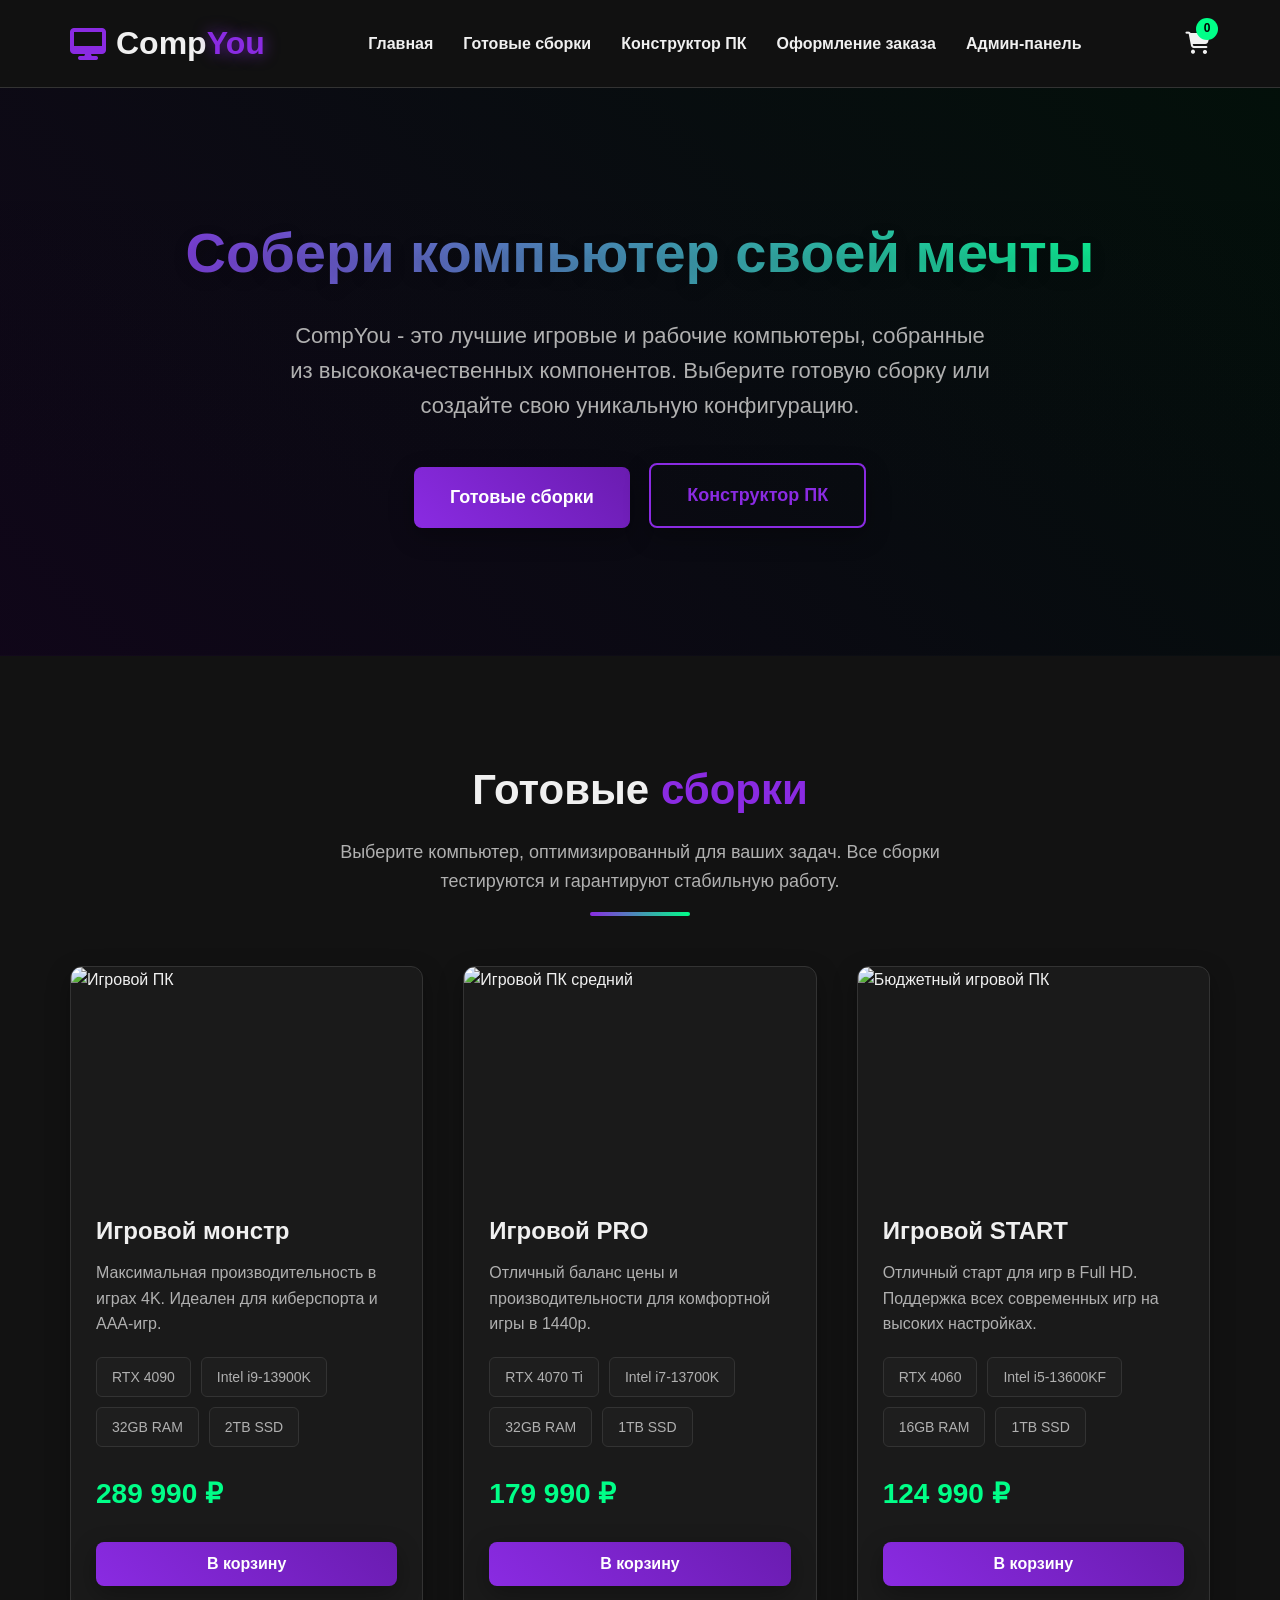
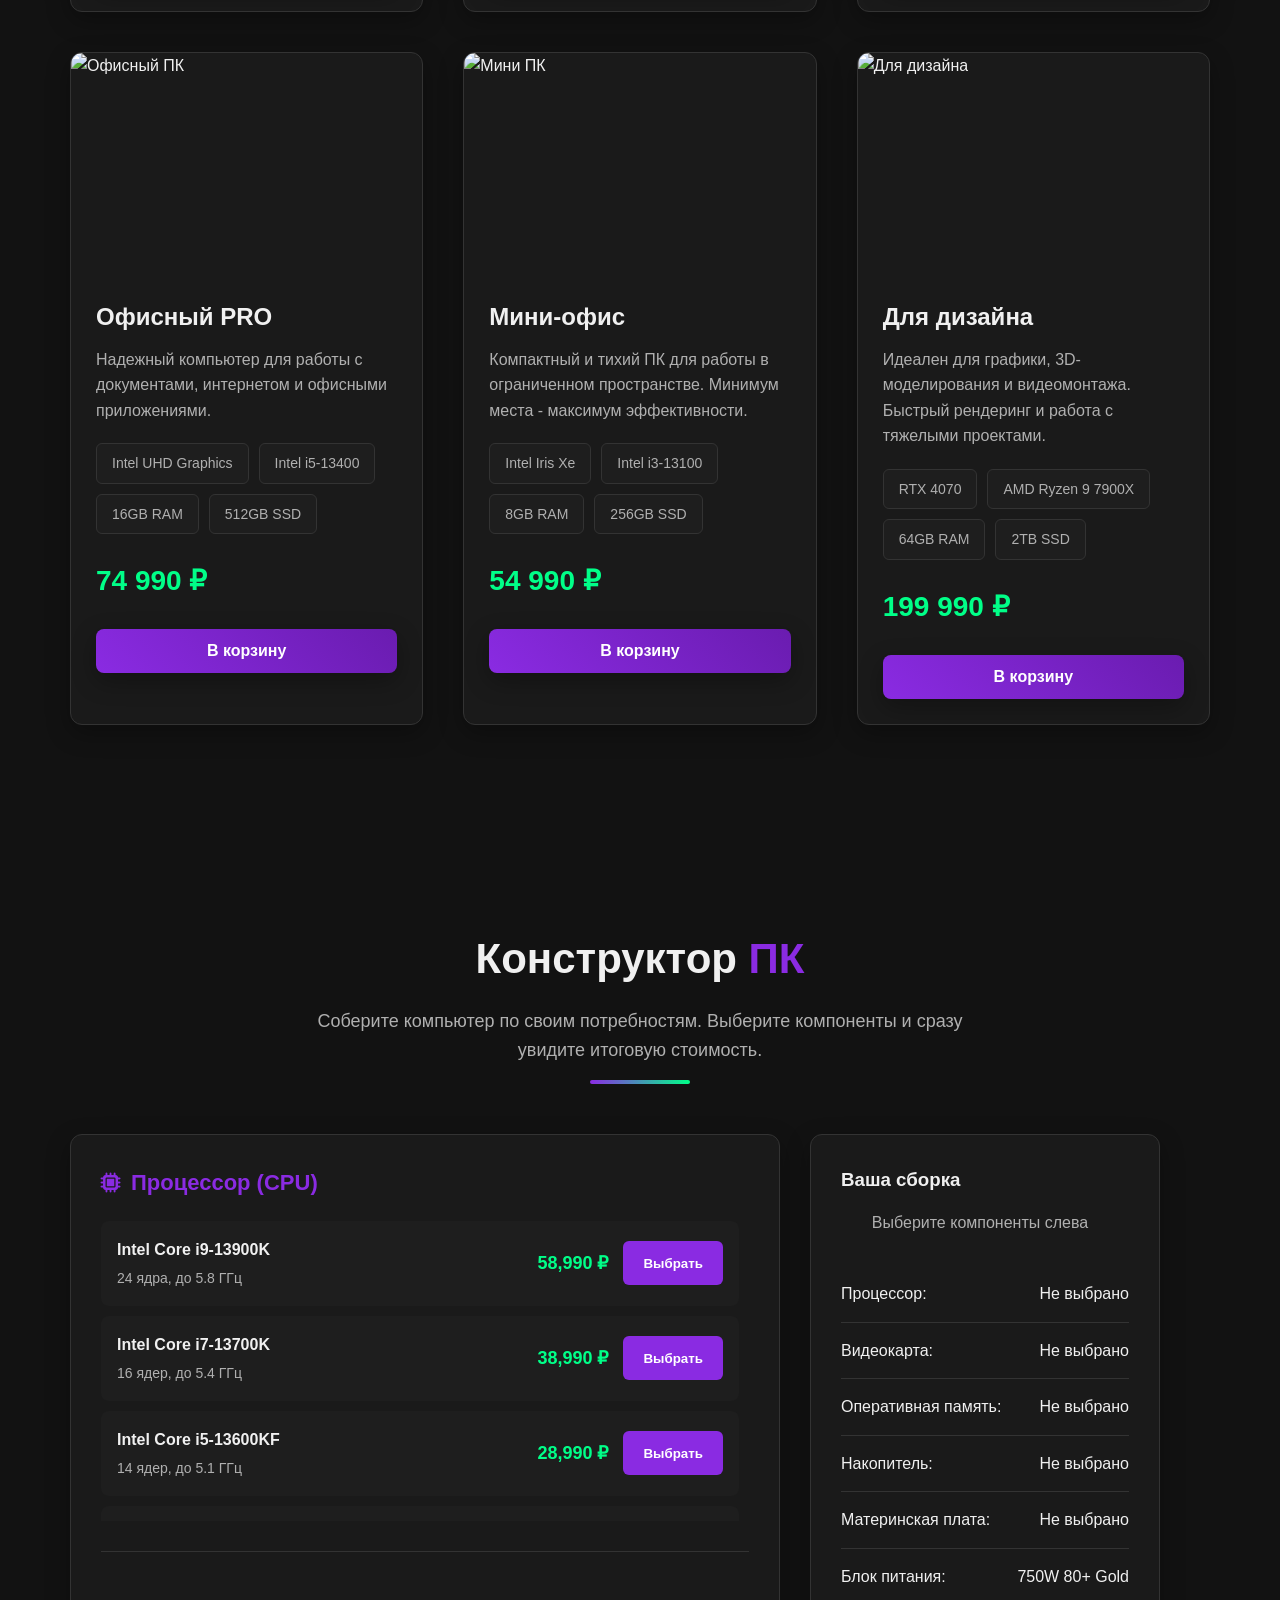
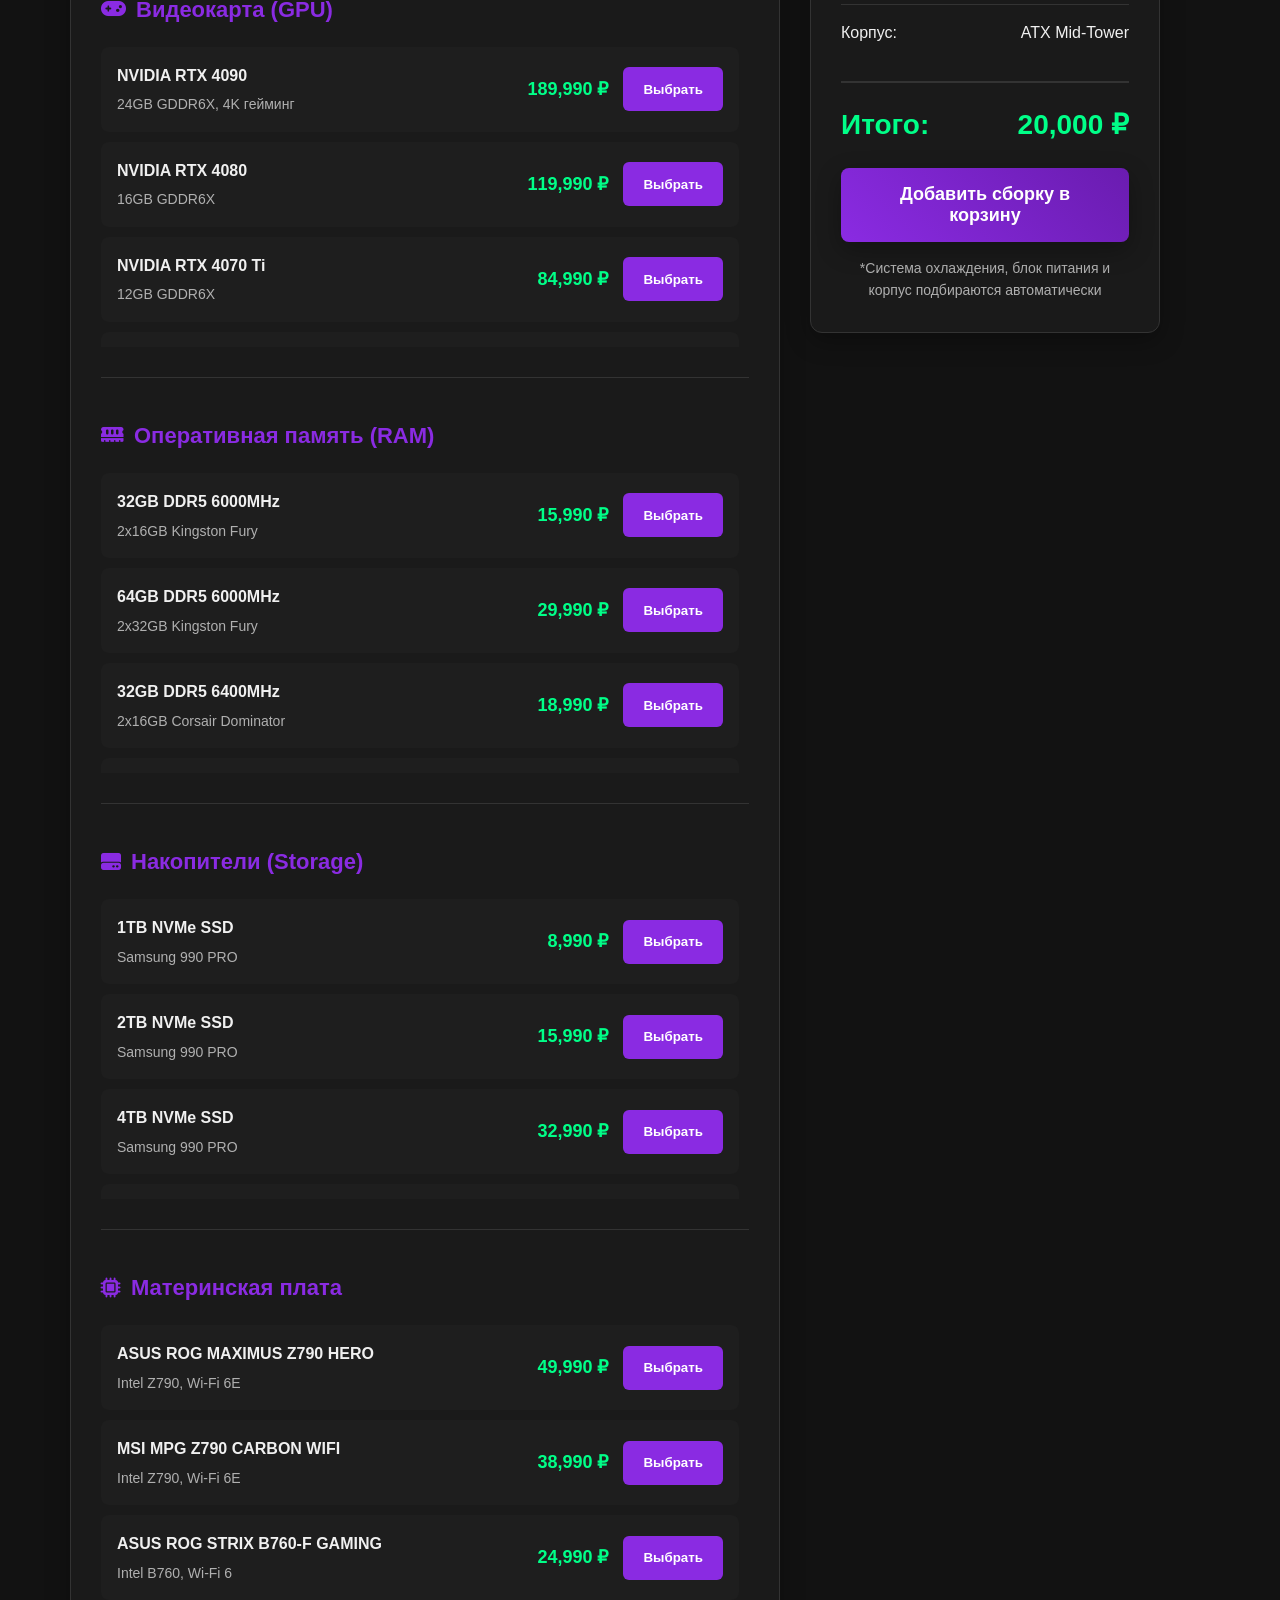
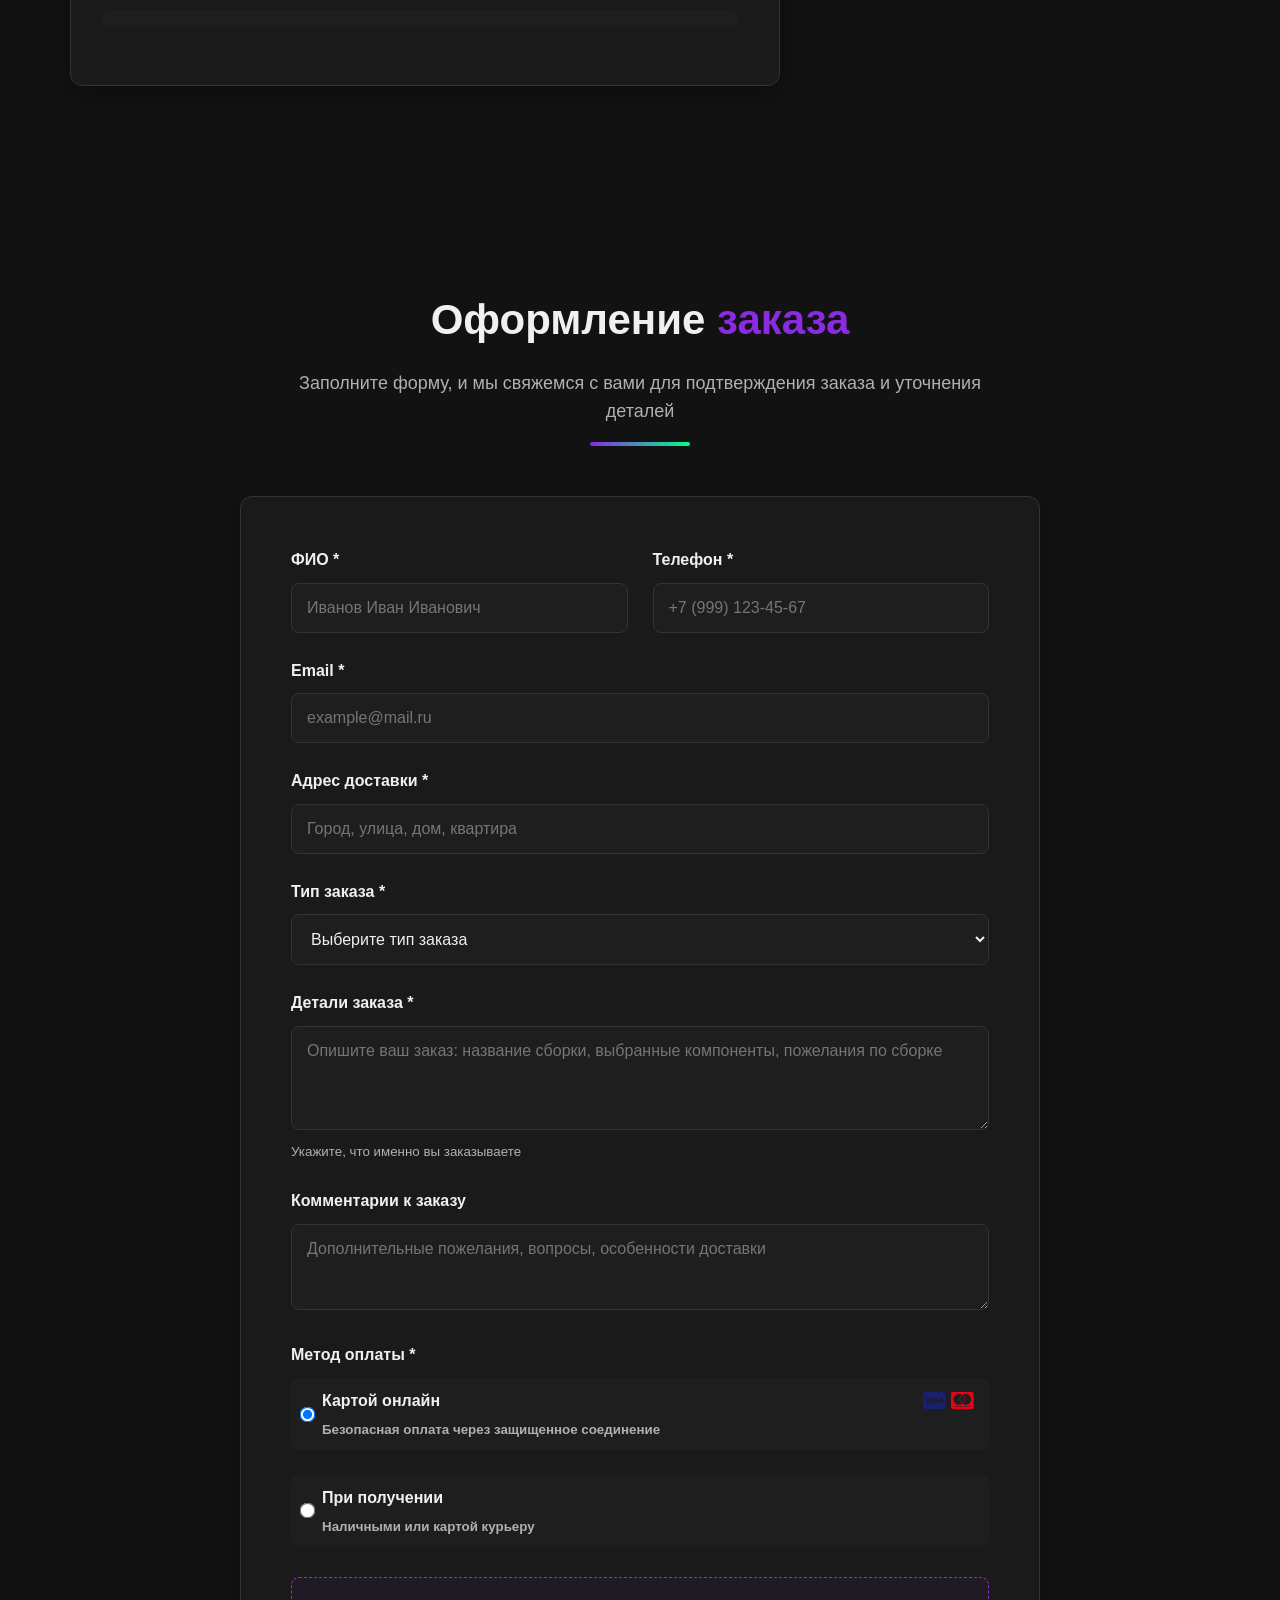
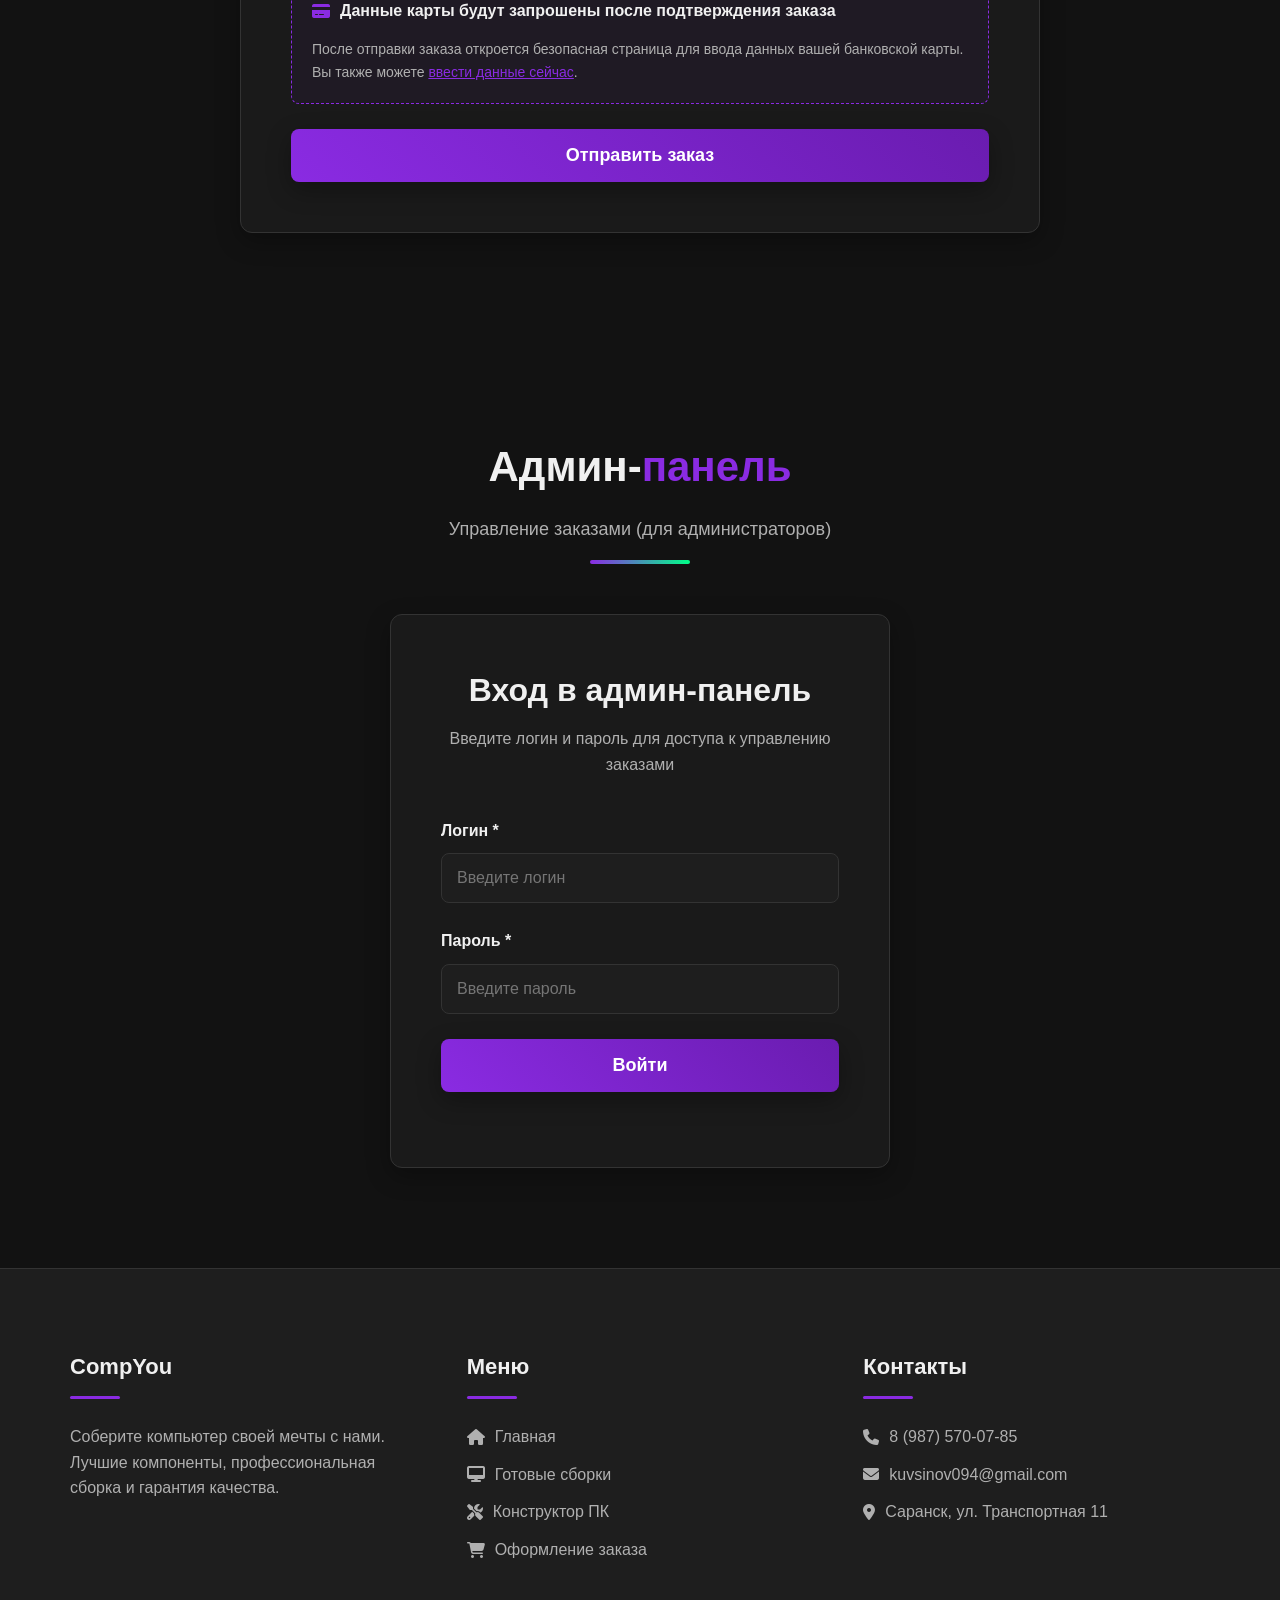
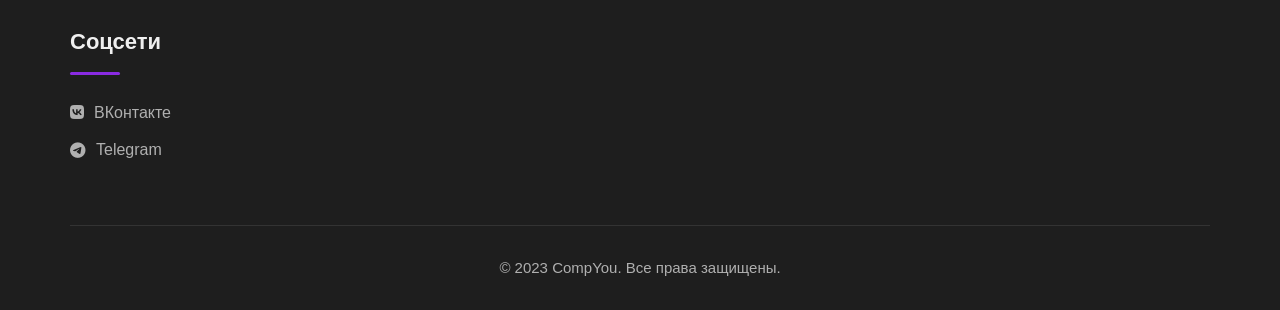
==== admin.html @ 3c06cfbd "Add files via upload" ====
<!DOCTYPE html>
<html lang="ru">
<head>
    <meta charset="UTF-8">
    <meta name="viewport" content="width=device-width, initial-scale=1.0, maximum-scale=1.0, user-scalable=no">
    <title>CompYou - Админ-панель</title>
    <link rel="stylesheet" href="https://cdnjs.cloudflare.com/ajax/libs/font-awesome/6.4.0/css/all.min.css">
    <link rel="stylesheet" href="style.css">
    <style>
        /* Дополнительные стили для админ-панели */
        .admin-header {
            background: linear-gradient(135deg, var(--primary-color), var(--primary-dark));
            padding: 20px 0;
            margin-bottom: 40px;
            box-shadow: var(--shadow);
        }
        
        .admin-header-content {
            display: flex;
            justify-content: space-between;
            align-items: center;
            color: white;
        }
        
        .admin-header h1 {
            font-size: 28px;
            font-weight: 700;
        }
        
        /* Исправленные стили для кнопки Выйти */
        .admin-header .btn-secondary {
            background-color: rgba(255, 255, 255, 0.2);
            border-color: white;
            color: white;
        }

        .admin-header .btn-secondary:hover {
            background-color: white;
            color: var(--primary-color);
        }
        
        .admin-controls {
            display: flex;
            gap: 15px;
            margin-bottom: 30px;
            flex-wrap: wrap;
            align-items: center;
        }
        
        .search-box {
            flex: 1;
            max-width: 400px;
            min-width: 250px;
        }
        
        .search-input {
            width: 100%;
            padding: 12px 20px;
            background-color: var(--secondary-light);
            border: 1px solid var(--border-color);
            border-radius: 8px;
            color: var(--text-color);
            font-size: 16px;
        }
        
        .search-input:focus {
            outline: none;
            border-color: var(--primary-color);
            box-shadow: 0 0 0 2px rgba(138, 43, 226, 0.2);
        }
        
        .sort-controls {
            display: flex;
            gap: 10px;
            flex-wrap: wrap;
        }
        
        .sort-btn {
            background-color: var(--secondary-light);
            border: 1px solid var(--border-color);
            color: var(--text-color);
            padding: 10px 20px;
            border-radius: 6px;
            cursor: pointer;
            transition: var(--transition);
            display: flex;
            align-items: center;
            gap: 8px;
            min-height: 44px;
        }
        
        .sort-btn:hover {
            background-color: var(--secondary-lighter);
            border-color: var(--primary-color);
        }
        
        .sort-btn.active {
            background-color: var(--primary-color);
            color: white;
            border-color: var(--primary-color);
        }
        
        .filter-controls {
            display: flex;
            gap: 10px;
            flex-wrap: wrap;
            margin-bottom: 20px;
        }
        
        .filter-btn {
            background-color: var(--secondary-light);
            border: 1px solid var(--border-color);
            color: var(--text-secondary);
            padding: 10px 16px;
            border-radius: 20px;
            cursor: pointer;
            transition: var(--transition);
            font-size: 14px;
            min-height: 44px;
        }
        
        .filter-btn:hover {
            background-color: var(--secondary-lighter);
            border-color: var(--primary-color);
        }
        
        .filter-btn.active {
            background-color: var(--primary-color);
            color: white;
            border-color: var(--primary-color);
        }
        
        .stats-grid {
            display: grid;
            grid-template-columns: repeat(auto-fit, minmax(200px, 1fr));
            gap: 20px;
            margin-bottom: 40px;
        }
        
        .stat-card {
            background-color: var(--card-bg);
            border-radius: 12px;
            padding: 25px;
            border: 1px solid var(--border-color);
            box-shadow: var(--shadow);
        }
        
        .stat-card h3 {
            font-size: 16px;
            color: var(--text-secondary);
            margin-bottom: 10px;
            display: flex;
            align-items: center;
            gap: 10px;
        }
        
        .stat-value {
            font-size: 32px;
            font-weight: 700;
            color: var(--accent-color);
        }
        
        .orders-actions {
            display: flex;
            gap: 10px;
            margin-bottom: 20px;
            flex-wrap: wrap;
        }
        
        .action-btn {
            padding: 12px 20px;
            background-color: var(--secondary-light);
            border: 1px solid var(--border-color);
            color: var(--text-color);
            border-radius: 6px;
            cursor: pointer;
            transition: var(--transition);
            display: flex;
            align-items: center;
            gap: 8px;
            min-height: 44px;
        }
        
        .action-btn:hover {
            background-color: var(--secondary-lighter);
            border-color: var(--primary-color);
        }
        
        .order-details {
            background-color: var(--card-bg);
            border-radius: 12px;
            padding: 30px;
            margin-top: 30px;
            border: 1px solid var(--border-color);
            display: none;
        }
        
        .order-details.show {
            display: block;
        }
        
        .order-details h3 {
            color: var(--primary-color);
            margin-bottom: 20px;
            padding-bottom: 15px;
            border-bottom: 2px solid var(--border-color);
        }
        
        .details-grid {
            display: grid;
            grid-template-columns: repeat(auto-fit, minmax(250px, 1fr));
            gap: 20px;
            margin-bottom: 30px;
        }
        
        .detail-item {
            background-color: var(--secondary-light);
            padding: 15px;
            border-radius: 8px;
            border: 1px solid var(--border-color);
        }
        
        .detail-item h4 {
            color: var(--text-secondary);
            font-size: 14px;
            margin-bottom: 8px;
        }
        
        .detail-item p {
            color: var(--text-color);
            font-size: 16px;
            font-weight: 500;
        }
        
        .items-list {
            margin-top: 20px;
        }
        
        .item-row {
            display: flex;
            justify-content: space-between;
            padding: 12px 0;
            border-bottom: 1px solid var(--border-color);
        }
        
        .item-row:last-child {
            border-bottom: none;
        }
        
        .status-select {
            padding: 8px 12px;
            background-color: var(--secondary-light);
            border: 1px solid var(--border-color);
            border-radius: 6px;
            color: var(--text-color);
            cursor: pointer;
            min-height: 44px;
            min-width: 140px;
        }
        
        .status-select:focus {
            outline: none;
            border-color: var(--primary-color);
        }
        
        .status-new { color: #ffaa00; }
        .status-processing { color: #2196F3; }
        .status-shipped { color: #4CAF50; }
        .status-delivered { color: #00cc66; }
        .status-cancelled { color: #ff5555; }
        
        /* Мобильные стили для админ-панели */
        @media (max-width: 768px) {
            .admin-header-content {
                flex-direction: column;
                gap: 20px;
                text-align: center;
            }
            
            .admin-controls {
                flex-direction: column;
            }
            
            .search-box {
                max-width: 100%;
                width: 100%;
            }
            
            .sort-controls {
                width: 100%;
                justify-content: center;
            }
            
            .sort-btn {
                flex: 1;
                justify-content: center;
                text-align: center;
                min-width: 100px;
            }
            
            .filter-controls {
                justify-content: center;
            }
            
            .filter-btn {
                padding: 8px 12px;
                font-size: 12px;
                min-height: 40px;
            }
            
            .stats-grid {
                grid-template-columns: 1fr;
            }
            
            .orders-actions {
                justify-content: center;
            }
            
            .action-btn {
                flex: 1;
                justify-content: center;
                min-width: 140px;
            }
            
            .order-details {
                padding: 20px;
            }
            
            .details-grid {
                grid-template-columns: 1fr;
            }
            
            .admin-panel {
                padding: 20px;
            }
            
            .orders-table th,
            .orders-table td {
                padding: 10px 8px;
                font-size: 12px;
            }
            
            .orders-table th:first-child,
            .orders-table td:first-child {
                padding-left: 5px;
                padding-right: 5px;
            }
            
            .status-select {
                min-width: 100px;
                font-size: 12px;
                padding: 6px 8px;
            }
        }
        
        /* Очень маленькие экраны */
        @media (max-width: 480px) {
            .admin-header h1 {
                font-size: 22px;
            }
            
            .stat-value {
                font-size: 24px;
            }
            
            .stat-card {
                padding: 20px;
            }
            
            .sort-btn {
                min-width: 80px;
                padding: 8px 12px;
                font-size: 12px;
            }
            
            .filter-btn {
                padding: 6px 10px;
                font-size: 11px;
            }
            
            .orders-table {
                font-size: 11px;
            }
            
            .orders-table th,
            .orders-table td {
                padding: 8px 5px;
            }
        }
        
        /* Стили для печати */
        @media print {
            .admin-header,
            .admin-controls,
            .search-box,
            .sort-controls,
            .filter-controls,
            .stats-grid,
            .orders-actions,
            .action-btn,
            .btn,
            .status-select,
            button,
            footer,
            .order-details > div:last-child {
                display: none !important;
            }
            
            body {
                background-color: white !important;
                color: black !important;
                font-size: 12pt !important;
            }
            
            .container {
                width: 100% !important;
                max-width: 100% !important;
                padding: 0 !important;
            }
            
            .admin-panel,
            .order-details {
                box-shadow: none !important;
                border: none !important;
                padding: 0 !important;
                background-color: white !important;
            }
            
            table {
                width: 100% !important;
                border-collapse: collapse !important;
            }
            
            table, th, td {
                border: 1px solid black !important;
                color: black !important;
                background-color: white !important;
            }
            
            th {
                background-color: #f2f2f2 !important;
            }
            
            .stat-card {
                border: 1px solid #ddd !important;
                background-color: white !important;
                color: black !important;
            }
            
            .stat-value {
                color: black !important;
            }
            
            .detail-item {
                background-color: white !important;
                border: 1px solid #ddd !important;
            }
            
            .detail-item h4 {
                color: #333 !important;
            }
            
            .detail-item p {
                color: black !important;
            }
            
            .status-new { color: #ffaa00 !important; }
            .status-processing { color: #2196F3 !important; }
            .status-shipped { color: #4CAF50 !important; }
            .status-delivered { color: #00cc66 !important; }
            .status-cancelled { color: #ff5555 !important; }
        }
    </style>
</head>
<body>
    <!-- Админ-хедер -->
    <div class="admin-header">
        <div class="container admin-header-content">
            <div>
                <h1><i class="fas fa-cogs"></i> Админ-панель CompYou</h1>
                <p>Управление заказами и клиентами</p>
            </div>
            <div>
                <button class="btn btn-secondary" onclick="logoutAdmin()" style="min-height: 44px;">
                    <i class="fas fa-sign-out-alt"></i> Выйти
                </button>
            </div>
        </div>
    </div>

    <div class="container">
        <!-- Статистика -->
        <div class="stats-grid" id="statsContainer">
            <div class="stat-card">
                <h3><i class="fas fa-shopping-cart"></i> Всего заказов</h3>
                <div class="stat-value" id="totalOrders">0</div>
            </div>
            <div class="stat-card">
                <h3><i class="fas fa-ruble-sign"></i> Общая сумма</h3>
                <div class="stat-value" id="totalRevenue">0 ₽</div>
            </div>
            <div class="stat-card">
                <h3><i class="fas fa-user"></i> Новых заказов</h3>
                <div class="stat-value" id="newOrders">0</div>
            </div>
            <div class="stat-card">
                <h3><i class="fas fa-chart-line"></i> Средний чек</h3>
                <div class="stat-value" id="averageOrder">0 ₽</div>
            </div>
        </div>

        <!-- Панель управления -->
        <div class="admin-controls">
            <div class="search-box">
                <input type="text" class="search-input" id="searchInput" placeholder="Поиск по ID, ФИО, телефону или email..." style="font-size: 16px;">
            </div>
            <div class="sort-controls">
                <button class="sort-btn" onclick="sortOrders('date', this)">
                    <i class="fas fa-calendar"></i> По дате
                </button>
                <button class="sort-btn" onclick="sortOrders('total', this)">
                    <i class="fas fa-money-bill"></i> По сумме
                </button>
                <button class="sort-btn" onclick="sortOrders('id', this)">
                    <i class="fas fa-sort-numeric-down"></i> По ID
                </button>
            </div>
            <button class="btn" onclick="exportToExcel()" style="min-height: 44px;">
                <i class="fas fa-file-excel"></i> Экспорт в Excel
            </button>
            
        </div>

        <!-- Фильтры по статусам -->
        <div class="filter-controls">
            <button class="filter-btn active" data-status="all" onclick="filterOrders('all', this)">Все</button>
            <button class="filter-btn" data-status="Новый" onclick="filterOrders('Новый', this)">Новые</button>
            <button class="filter-btn" data-status="В обработке" onclick="filterOrders('В обработке', this)">В обработке</button>
            <button class="filter-btn" data-status="Отправлен" onclick="filterOrders('Отправлен', this)">Отправлены</button>
            <button class="filter-btn" data-status="Доставлен" onclick="filterOrders('Доставлен', this)">Доставлены</button>
            <button class="filter-btn" data-status="Отменен" onclick="filterOrders('Отменен', this)">Отменены</button>
        </div>

        <!-- Таблица заказов -->
        <div class="admin-panel">
            <h3>Список заказов</h3>
            <div class="orders-actions">
                <button class="action-btn" onclick="selectAllOrders()">
                    <i class="fas fa-check-square"></i> Выбрать все
                </button>
                <button class="action-btn" onclick="deselectAllOrders()">
                    <i class="fas fa-square"></i> Снять выделение
                </button>
                <button class="action-btn" onclick="deleteSelectedOrders()">
                    <i class="fas fa-trash"></i> Удалить выбранные
                </button>
                <button class="action-btn" onclick="markAsProcessed()">
                    <i class="fas fa-cog"></i> В обработку
                </button>
            </div>
            
            <div style="overflow-x: auto;">
                <table class="orders-table">
                    <thead>
                        <tr>
                            <th style="width: 40px;">
                                <input type="checkbox" id="selectAllCheckbox" onchange="toggleSelectAll(this)" style="transform: scale(1.2);">
                            </th>
                            <th>ID</th>
                            <th>ФИО</th>
                            <th>Телефон</th>
                            <th>Email</th>
                            <th>Тип заказа</th>
                            <th>Сумма</th>
                            <th>Дата</th>
                            <th>Статус</th>
                            <th>Действия</th>
                        </tr>
                    </thead>
                    <tbody id="ordersTableBody">
                        <!-- Заказы будут загружаться сюда -->
                        <tr>
                            <td colspan="10" style="text-align: center; padding: 50px; color: var(--text-secondary)">
                                <i class="fas fa-spinner fa-spin" style="font-size: 24px; margin-bottom: 15px;"></i>
                                <p>Загружаем заказы...</p>
                            </td>
                        </tr>
                    </tbody>
                </table>
            </div>
            <p id="ordersCount" style="margin-top: 20px;">Загрузка...</p>
        </div>

        <!-- Детали заказа (скрыто по умолчанию) -->
        <div class="order-details" id="orderDetails">
            <h3>Детали заказа <span id="orderDetailsId"></span></h3>
            <div class="details-grid" id="orderDetailsGrid">
                <!-- Детали будут добавлены через JS -->
            </div>
            
            <h4>Товары в заказе:</h4>
            <div class="items-list" id="orderItemsList">
                <!-- Товары будут добавлены через JS -->
            </div>
            
            <div style="margin-top: 30px; display: flex; gap: 15px; flex-wrap: wrap;">
                <button class="btn" onclick="closeOrderDetails()" style="min-height: 44px;">
                    <i class="fas fa-times"></i> Закрыть
                </button>
                <button class="btn btn-secondary" onclick="printOrder()" style="min-height: 44px;">
                    <i class="fas fa-print"></i> Распечатать
                </button>
            </div>
        </div>
    </div>

    <script src="admin.js"></script>
</body>
</html>
---- style.css ----
/* Основные стили остаются без изменений */
* {
    margin: 0;
    padding: 0;
    box-sizing: border-box;
    font-family: 'Segoe UI', Tahoma, Geneva, Verdana, sans-serif;
}

:root {
    --primary-color: #8a2be2;
    --primary-dark: #6a1cb0;
    --primary-light: #9d4edd;
    --secondary-color: #121212;
    --secondary-light: #1e1e1e;
    --secondary-lighter: #2d2d2d;
    --accent-color: #00ff88;
    --text-color: #f0f0f0;
    --text-secondary: #b0b0b0;
    --card-bg: #1a1a1a;
    --border-color: #333;
    --shadow: 0 8px 24px rgba(0, 0, 0, 0.3);
    --transition: all 0.3s ease;
}

body {
    background-color: var(--secondary-color);
    color: var(--text-color);
    line-height: 1.6;
    overflow-x: hidden;
}

.container {
    width: 100%;
    max-width: 1400px;
    margin: 0 auto;
    padding: 0 20px;
}

/* Header */
header {
    background-color: rgba(18, 18, 18, 0.95);
    backdrop-filter: blur(10px);
    padding: 18px 0;
    position: sticky;
    top: 0;
    z-index: 1000;
    border-bottom: 1px solid var(--border-color);
}

.header-content {
    display: flex;
    justify-content: space-between;
    align-items: center;
}

.logo {
    font-size: 32px;
    font-weight: 800;
    color: var(--text-color);
    text-decoration: none;
    display: flex;
    align-items: center;
}

.logo span {
    color: var(--primary-color);
    text-shadow: 0 0 15px rgba(138, 43, 226, 0.7);
}

.logo i {
    margin-right: 10px;
    color: var(--primary-color);
}

nav ul {
    display: flex;
    list-style: none;
    gap: 30px;
}

nav ul li a {
    color: var(--text-color);
    text-decoration: none;
    font-weight: 600;
    font-size: 16px;
    padding: 8px 0;
    position: relative;
    transition: var(--transition);
}

nav ul li a:hover {
    color: var(--primary-light);
}

nav ul li a::after {
    content: '';
    position: absolute;
    width: 0;
    height: 2px;
    bottom: 0;
    left: 0;
    background-color: var(--primary-color);
    transition: width 0.3s;
}

nav ul li a:hover::after {
    width: 100%;
}

.nav-icons {
    display: flex;
    align-items: center;
    gap: 20px;
}

.cart-icon {
    position: relative;
    font-size: 22px;
    cursor: pointer;
    color: var(--text-color);
    transition: var(--transition);
}

.cart-icon:hover {
    color: var(--primary-color);
}

.cart-count {
    position: absolute;
    top: -8px;
    right: -8px;
    background-color: var(--accent-color);
    color: #000;
    border-radius: 50%;
    width: 22px;
    height: 22px;
    display: flex;
    align-items: center;
    justify-content: center;
    font-size: 12px;
    font-weight: bold;
}

/* Hero Section */
.hero {
    background: linear-gradient(rgba(0, 0, 0, 0.85), rgba(0, 0, 0, 0.9)), url('https://images.unsplash.com/photo-1593640408182-31c70c8268f5?ixlib=rb-1.2.1&auto=format&fit=crop&w=1600&q=80');
    background-size: cover;
    background-position: center;
    padding: 120px 0;
    text-align: center;
    position: relative;
}

.hero::before {
    content: '';
    position: absolute;
    top: 0;
    left: 0;
    width: 100%;
    height: 100%;
    background: linear-gradient(45deg, rgba(138, 43, 226, 0.1), rgba(0, 255, 136, 0.05));
}

.hero-content {
    position: relative;
    z-index: 2;
    max-width: 900px;
    margin: 0 auto;
}

.hero h1 {
    font-size: 56px;
    margin-bottom: 20px;
    font-weight: 800;
    background: linear-gradient(to right, var(--primary-color), var(--accent-color));
    -webkit-background-clip: text;
    -webkit-text-fill-color: transparent;
    text-shadow: 0 5px 15px rgba(0, 0, 0, 0.2);
}

.hero p {
    font-size: 22px;
    margin-bottom: 40px;
    color: var(--text-secondary);
    max-width: 700px;
    margin-left: auto;
    margin-right: auto;
}

.btn {
    display: inline-block;
    background: linear-gradient(45deg, var(--primary-color), var(--primary-dark));
    color: white;
    padding: 16px 36px;
    border-radius: 8px;
    text-decoration: none;
    font-weight: 600;
    font-size: 18px;
    transition: var(--transition);
    border: none;
    cursor: pointer;
    box-shadow: var(--shadow);
    position: relative;
    overflow: hidden;
}

.btn::before {
    content: '';
    position: absolute;
    top: 0;
    left: -100%;
    width: 100%;
    height: 100%;
    background: linear-gradient(90deg, transparent, rgba(255, 255, 255, 0.2), transparent);
    transition: left 0.7s;
}

.btn:hover::before {
    left: 100%;
}

.btn:hover {
    transform: translateY(-5px);
    box-shadow: 0 12px 30px rgba(138, 43, 226, 0.4);
}

.btn-secondary {
    background: transparent;
    border: 2px solid var(--primary-color);
    color: var(--primary-color);
    margin-left: 15px;
}

.btn-secondary:hover {
    background-color: var(--primary-color);
    color: white;
}

/* Section Styles */
section {
    padding: 100px 0;
}

.section-title {
    text-align: center;
    margin-bottom: 70px;
    position: relative;
}

.section-title h2 {
    font-size: 42px;
    margin-bottom: 15px;
    font-weight: 800;
    color: var(--text-color);
}

.section-title h2 span {
    color: var(--primary-color);
}

.section-title p {
    color: var(--text-secondary);
    max-width: 700px;
    margin: 0 auto;
    font-size: 18px;
}

.section-title::after {
    content: '';
    position: absolute;
    width: 100px;
    height: 4px;
    background: linear-gradient(to right, var(--primary-color), var(--accent-color));
    bottom: -20px;
    left: 50%;
    transform: translateX(-50%);
    border-radius: 2px;
}

/* Pre-built PCs */
.pc-grid {
    display: grid;
    grid-template-columns: repeat(auto-fill, minmax(350px, 1fr));
    gap: 40px;
}

.pc-card {
    background-color: var(--card-bg);
    border-radius: 12px;
    overflow: hidden;
    box-shadow: var(--shadow);
    transition: var(--transition);
    border: 1px solid var(--border-color);
    cursor: pointer;
}

.pc-card:hover {
    transform: translateY(-15px);
    border-color: var(--primary-color);
    box-shadow: 0 15px 40px rgba(138, 43, 226, 0.2);
}

.pc-card-img {
    width: 100%;
    height: 220px;
    overflow: hidden;
}

.pc-card-img img {
    width: 100%;
    height: 100%;
    object-fit: cover;
    transition: transform 0.5s;
}

.pc-card:hover .pc-card-img img {
    transform: scale(1.05);
}

.pc-card-content {
    padding: 25px;
}

.pc-card h3 {
    font-size: 24px;
    margin-bottom: 10px;
    color: var(--text-color);
}

.pc-card p {
    color: var(--text-secondary);
    margin-bottom: 20px;
    min-height: 60px;
}

.pc-specs {
    display: flex;
    flex-wrap: wrap;
    gap: 10px;
    margin-bottom: 25px;
}

.pc-specs span {
    display: inline-block;
    background-color: var(--secondary-light);
    padding: 8px 15px;
    border-radius: 6px;
    font-size: 14px;
    color: var(--text-secondary);
    border: 1px solid var(--border-color);
}

.pc-price {
    font-size: 28px;
    font-weight: 700;
    color: var(--accent-color);
    margin-bottom: 25px;
}

/* PC Builder */
.builder-container {
    display: grid;
    grid-template-columns: 1fr 400px;
    gap: 40px;
}

.builder-options {
    background-color: var(--card-bg);
    border-radius: 12px;
    padding: 30px;
    box-shadow: var(--shadow);
    border: 1px solid var(--border-color);
}

.builder-summary {
    background-color: var(--card-bg);
    border-radius: 12px;
    padding: 30px;
    box-shadow: var(--shadow);
    border: 1px solid var(--border-color);
    position: sticky;
    top: 120px;
    height: fit-content;
}

.component-category {
    margin-bottom: 40px;
    border-bottom: 1px solid var(--border-color);
    padding-bottom: 30px;
}

.component-category:last-child {
    border-bottom: none;
    margin-bottom: 0;
}

.component-category h3 {
    font-size: 22px;
    margin-bottom: 20px;
    color: var(--primary-color);
    display: flex;
    align-items: center;
    gap: 10px;
}

.component-category h3 i {
    font-size: 20px;
}

.component-list {
    max-height: 300px;
    overflow-y: auto;
    padding-right: 10px;
}

.component-list::-webkit-scrollbar {
    width: 6px;
}

.component-list::-webkit-scrollbar-track {
    background: var(--secondary-light);
    border-radius: 10px;
}

.component-list::-webkit-scrollbar-thumb {
    background: var(--primary-color);
    border-radius: 10px;
}

.component-option {
    display: flex;
    justify-content: space-between;
    align-items: center;
    padding: 15px;
    margin-bottom: 10px;
    background-color: var(--secondary-light);
    border-radius: 8px;
    border: 1px solid transparent;
    transition: var(--transition);
    cursor: pointer;
}

.component-option:hover {
    border-color: var(--primary-color);
    background-color: var(--secondary-lighter);
}

.component-option.selected {
    border-color: var(--accent-color);
    background-color: rgba(0, 255, 136, 0.05);
}

.component-info {
    flex: 1;
}

.component-info h4 {
    margin-bottom: 5px;
    color: var(--text-color);
}

.component-info p {
    color: var(--text-secondary);
    font-size: 14px;
}

.component-price {
    font-weight: 600;
    color: var(--accent-color);
    margin-right: 15px;
    font-size: 18px;
}

.select-btn {
    background-color: var(--primary-color);
    color: white;
    border: none;
    padding: 10px 20px;
    border-radius: 6px;
    cursor: pointer;
    font-weight: 600;
    transition: var(--transition);
    white-space: nowrap;
    min-height: 44px;
    display: flex;
    align-items: center;
    justify-content: center;
}

.select-btn:hover {
    background-color: var(--primary-dark);
}

.select-btn.selected {
    background-color: var(--accent-color);
    color: #000;
}

.summary-item {
    display: flex;
    justify-content: space-between;
    margin-bottom: 15px;
    padding-bottom: 15px;
    border-bottom: 1px solid var(--border-color);
}

.summary-item:last-child {
    border-bottom: none;
}

.summary-total {
    font-size: 28px;
    font-weight: 700;
    color: var(--accent-color);
    margin-top: 20px;
    padding-top: 20px;
    border-top: 2px solid var(--border-color);
    display: flex;
    justify-content: space-between;
}

.cart-items-list {
    max-height: 300px;
    overflow-y: auto;
    margin-bottom: 30px;
    padding-right: 10px;
}

.cart-item {
    display: flex;
    justify-content: space-between;
    align-items: center;
    padding: 15px;
    background-color: var(--secondary-light);
    border-radius: 8px;
    margin-bottom: 10px;
    border: 1px solid var(--border-color);
}

.cart-item-info h4 {
    margin-bottom: 5px;
}

.cart-item-price {
    color: var(--accent-color);
    font-weight: 600;
}

.remove-item {
    background: none;
    border: none;
    color: #ff5555;
    cursor: pointer;
    font-size: 18px;
    transition: var(--transition);
}

.remove-item:hover {
    color: #ff0000;
}

/* Order Form */
.order-form-container {
    max-width: 800px;
    margin: 0 auto;
    background-color: var(--card-bg);
    border-radius: 12px;
    padding: 50px;
    box-shadow: var(--shadow);
    border: 1px solid var(--border-color);
}

.form-group {
    margin-bottom: 25px;
}

.form-group label {
    display: block;
    margin-bottom: 10px;
    font-weight: 600;
    color: var(--text-color);
}

.form-control {
    width: 100%;
    padding: 15px;
    background-color: var(--secondary-light);
    border: 1px solid var(--border-color);
    border-radius: 8px;
    font-size: 16px;
    color: var(--text-color);
    transition: var(--transition);
}

.form-control:focus {
    outline: none;
    border-color: var(--primary-color);
    box-shadow: 0 0 0 2px rgba(138, 43, 226, 0.2);
}

.form-row {
    display: grid;
    grid-template-columns: 1fr 1fr;
    gap: 25px;
}

/* Admin Panel */
.admin-panel {
    background-color: var(--card-bg);
    border-radius: 12px;
    padding: 40px;
    box-shadow: var(--shadow);
    border: 1px solid var(--border-color);
    margin-top: 30px;
}

.admin-controls {
    display: flex;
    gap: 15px;
    margin-bottom: 30px;
    flex-wrap: wrap;
}

.orders-table {
    width: 100%;
    border-collapse: collapse;
    margin-bottom: 30px;
}

.orders-table th, .orders-table td {
    padding: 18px;
    text-align: left;
    border-bottom: 1px solid var(--border-color);
}

.orders-table th {
    background-color: var(--secondary-light);
    font-weight: 600;
    color: var(--primary-color);
}

.orders-table tr:hover {
    background-color: var(--secondary-light);
}

/* Admin Login Form */
.admin-login-container {
    max-width: 500px;
    margin: 0 auto;
    background-color: var(--card-bg);
    border-radius: 12px;
    padding: 50px;
    box-shadow: var(--shadow);
    border: 1px solid var(--border-color);
}

.login-title {
    text-align: center;
    margin-bottom: 40px;
}

.login-title h2 {
    font-size: 32px;
    color: var(--text-color);
}

.login-title p {
    color: var(--text-secondary);
    margin-top: 10px;
}

.login-error {
    background-color: rgba(255, 85, 85, 0.1);
    border: 1px solid #ff5555;
    color: #ff5555;
    padding: 15px;
    border-radius: 8px;
    margin-bottom: 20px;
    display: none;
}

.login-success {
    background-color: rgba(0, 255, 136, 0.1);
    border: 1px solid var(--accent-color);
    color: var(--accent-color);
    padding: 15px;
    border-radius: 8px;
    margin-bottom: 20px;
    display: none;
}

/* Footer */
footer {
    background-color: var(--secondary-light);
    padding: 80px 0 30px;
    border-top: 1px solid var(--border-color);
}

.footer-content {
    display: grid;
    grid-template-columns: repeat(auto-fit, minmax(250px, 1fr));
    gap: 50px;
    margin-bottom: 50px;
}

.footer-column h3 {
    font-size: 22px;
    margin-bottom: 25px;
    color: var(--text-color);
    position: relative;
    padding-bottom: 15px;
}

.footer-column h3::after {
    content: '';
    position: absolute;
    width: 50px;
    height: 3px;
    background-color: var(--primary-color);
    bottom: 0;
    left: 0;
    border-radius: 2px;
}

.footer-column p {
    color: var(--text-secondary);
    margin-bottom: 20px;
}

.footer-column ul {
    list-style: none;
}

.footer-column ul li {
    margin-bottom: 12px;
}

.footer-column ul li a {
    color: var(--text-secondary);
    text-decoration: none;
    transition: var(--transition);
    display: flex;
    align-items: center;
    gap: 10px;
}

.footer-column ul li a:hover {
    color: var(--primary-color);
    transform: translateX(5px);
}

.copyright {
    text-align: center;
    padding-top: 30px;
    border-top: 1px solid var(--border-color);
    color: var(--text-secondary);
    font-size: 15px;
}

/* Modal */
.modal {
    display: none;
    position: fixed;
    top: 0;
    left: 0;
    width: 100%;
    height: 100%;
    background-color: rgba(0, 0, 0, 0.8);
    z-index: 1001;
    justify-content: center;
    align-items: center;
}

.modal-content {
    background-color: var(--card-bg);
    border-radius: 12px;
    width: 90%;
    max-width: 800px;
    padding: 40px;
    box-shadow: var(--shadow);
    border: 1px solid var(--border-color);
    position: relative;
    max-height: 90vh;
    overflow-y: auto;
}

.close-modal {
    position: absolute;
    top: 20px;
    right: 25px;
    font-size: 28px;
    color: var(--text-secondary);
    cursor: pointer;
    transition: var(--transition);
    min-width: 44px;
    min-height: 44px;
    display: flex;
    align-items: center;
    justify-content: center;
}

.close-modal:hover {
    color: var(--accent-color);
}

/* PC Details Modal */
.pc-details-container {
    display: grid;
    grid-template-columns: 1fr 1fr;
    gap: 40px;
    margin-top: 20px;
}

.pc-details-img {
    width: 100%;
    height: 350px;
    border-radius: 12px;
    overflow: hidden;
}

.pc-details-img img {
    width: 100%;
    height: 100%;
    object-fit: cover;
}

.pc-details-info h3 {
    font-size: 32px;
    margin-bottom: 15px;
    color: var(--text-color);
}

.pc-details-info .pc-price {
    font-size: 36px;
    margin: 20px 0;
}

.pc-details-description {
    color: var(--text-secondary);
    margin-bottom: 25px;
    line-height: 1.7;
}

.pc-details-specs {
    margin-bottom: 30px;
}

.pc-details-specs h4 {
    font-size: 20px;
    margin-bottom: 15px;
    color: var(--primary-color);
}

.specs-grid {
    display: grid;
    grid-template-columns: repeat(2, 1fr);
    gap: 15px;
}

.spec-item {
    background-color: var(--secondary-light);
    padding: 15px;
    border-radius: 8px;
    border: 1px solid var(--border-color);
}

.spec-item .spec-name {
    color: var(--text-secondary);
    font-size: 14px;
    margin-bottom: 5px;
}

.spec-item .spec-value {
    color: var(--text-color);
    font-weight: 600;
}

/* Стили для модального окна карты */
.card-icons {
    display: flex;
    gap: 10px;
}

/* Стили для индикатора обработки платежа */
.loading-spinner {
    width: 60px;
    height: 60px;
    border: 4px solid rgba(138, 43, 226, 0.3);
    border-top-color: var(--primary-color);
    border-radius: 50%;
    animation: spin 1s linear infinite;
    margin: 0 auto;
}

@keyframes spin {
    0% { transform: rotate(0deg); }
    100% { transform: rotate(360deg); }
}

/* Стили для полей карты */
.form-control:focus {
    border-color: var(--primary-color);
    box-shadow: 0 0 0 2px rgba(138, 43, 226, 0.2);
}

/* Стили для контейнера с информацией о карте */
#cardInfoContainer {
    transition: all 0.3s ease;
}

/* =========================================== */
/* АДАПТИВНЫЕ СТИЛИ (НОВЫЕ ИСПРАВЛЕНИЯ) */
/* =========================================== */

/* 1. МОБИЛЬНЫЕ УСТРОЙСТВА (до 768px) */
@media (max-width: 768px) {
    /* Шапка и навигация */
    .header-content {
        flex-direction: column;
        gap: 20px;
        padding: 15px 0;
        position: relative;
    }
    
    nav ul {
        gap: 15px;
        flex-wrap: wrap;
        justify-content: center;
        max-width: 100%;
    }
    
    nav ul li a {
        font-size: 15px;
        padding: 6px 12px;
        white-space: nowrap;
    }
    
    .nav-icons {
        position: absolute;
        top: 20px;
        right: 20px;
    }
    
    /* Герой-секция */
    .hero {
        padding: 80px 0;
    }
    
    .hero h1 {
        font-size: 36px;
        line-height: 1.2;
        padding: 0 10px;
    }
    
    .hero p {
        font-size: 18px;
        padding: 0 15px;
    }
    
    .btn {
        padding: 14px 28px;
        font-size: 16px;
        margin: 5px;
    }
    
    /* Секции */
    section {
        padding: 70px 0;
    }
    
    .section-title {
        margin-bottom: 50px;
    }
    
    .section-title h2 {
        font-size: 32px;
    }
    
    /* Конструктор ПК - САМОЕ ВАЖНОЕ ИСПРАВЛЕНИЕ */
    .builder-container {
        grid-template-columns: 1fr;
        gap: 30px;
    }
    
    .builder-summary {
        position: static;
        margin-top: 0;
        order: 2;
    }
    
    .builder-options {
        order: 1;
    }
    
    .component-option {
        flex-direction: column;
        align-items: flex-start;
        padding: 15px;
    }
    
    .component-price {
        margin: 10px 0;
    }
    
    .select-btn {
        width: 100%;
        margin-top: 10px;
        padding: 12px;
        text-align: center;
    }
    
    /* Карточки товаров */
    .pc-grid {
        grid-template-columns: 1fr;
        gap: 30px;
    }
    
    .pc-card-img {
        height: 200px;
    }
    
    .pc-card-content {
        padding: 20px;
    }
    
    .pc-card h3 {
        font-size: 22px;
    }
    
    .pc-price {
        font-size: 24px;
    }
    
    /* Форма заказа */
    .order-form-container {
        padding: 30px;
    }
    
    .form-row {
        grid-template-columns: 1fr;
        gap: 0;
    }
    
    /* Админ-панель на главной */
    .admin-controls {
        flex-direction: column;
        gap: 10px;
    }
    
    .admin-controls .btn {
        width: 100%;
        text-align: center;
        justify-content: center;
    }
    
    .admin-panel {
        padding: 25px;
    }
    
    /* Таблицы */
    .orders-table {
        display: block;
        overflow-x: auto;
        -webkit-overflow-scrolling: touch;
    }
    
    .orders-table th,
    .orders-table td {
        min-width: 120px;
        padding: 12px 10px;
        font-size: 14px;
    }
    
    /* Модальные окна */
    .modal-content {
        width: 95%;
        max-width: 95%;
        margin: 10px;
        padding: 25px 20px;
        max-height: 85vh;
    }
    
    .close-modal {
        top: 15px;
        right: 20px;
        font-size: 32px;
        width: 40px;
        height: 40px;
        display: flex;
        align-items: center;
        justify-content: center;
    }
    
    .pc-details-container {
        grid-template-columns: 1fr;
        gap: 25px;
    }
    
    .pc-details-img {
        height: 250px;
    }
    
    .specs-grid {
        grid-template-columns: 1fr;
    }
    
    /* Форма оплаты картой */
    #cardModal .modal-content {
        max-width: 95%;
        padding: 25px 20px;
    }
    
    #cardForm .form-row {
        grid-template-columns: 1fr;
        gap: 15px;
    }
    
    .card-icons {
        position: static;
        transform: none;
        margin-top: 10px;
        justify-content: center;
    }
    
    /* Футер */
    .footer-content {
        grid-template-columns: 1fr;
        gap: 30px;
        text-align: center;
    }
    
    .footer-column h3::after {
        left: 50%;
        transform: translateX(-50%);
    }
    
    .footer-column ul li a {
        justify-content: center;
    }
    
    footer {
        padding: 60px 0 25px;
    }
}

/* 2. МАЛЕНЬКИЕ МОБИЛЬНЫЕ (до 480px) */
@media (max-width: 480px) {
    /* Шапка */
    .logo {
        font-size: 26px;
    }
    
    nav ul {
        gap: 10px;
    }
    
    nav ul li a {
        font-size: 14px;
        padding: 5px 8px;
    }
    
    /* Герой-секция */
    .hero h1 {
        font-size: 30px;
    }
    
    .hero p {
        font-size: 16px;
    }
    
    .btn {
        display: block;
        width: 100%;
        margin: 10px 0;
    }
    
    .btn-secondary {
        margin-left: 0;
    }
    
    /* Карточки товаров */
    .pc-card-img {
        height: 180px;
    }
    
    .pc-card h3 {
        font-size: 20px;
    }
    
    .pc-specs span {
        font-size: 12px;
        padding: 6px 10px;
    }
    
    /* Формы - важно для iOS */
    input, select, textarea {
        font-size: 16px !important; /* Предотвращает зум на iOS */
    }
    
    .form-control {
        padding: 12px;
    }
    
    /* Методы оплаты вертикально */
    .form-group label[style*="display: flex"] {
        display: flex !important;
        width: 100%;
        margin-bottom: 10px;
    }
    
    /* Админ-логин */
    .admin-login-container {
        padding: 30px 20px;
    }
    
    /* Модальные окна */
    .modal-content {
        padding: 20px 15px;
    }
    
    .pc-details-info h3 {
        font-size: 24px;
    }
    
    .pc-details-info .pc-price {
        font-size: 28px;
    }
}

/* 3. ОЧЕНЬ МАЛЕНЬКИЕ ЭКРАНЫ (до 360px) */
@media (max-width: 360px) {
    .hero h1 {
        font-size: 26px;
    }
    
    .hero p {
        font-size: 14px;
    }
    
    .section-title h2 {
        font-size: 28px;
    }
    
    .pc-card-img {
        height: 160px;
    }
    
    .pc-card-content {
        padding: 15px;
    }
    
    .cart-icon {
        font-size: 20px;
    }
    
    .cart-count {
        width: 18px;
        height: 18px;
        font-size: 10px;
        top: -6px;
        right: -6px;
    }
}

/* 4. ПЛАНШЕТЫ (768px - 1024px) */
@media (min-width: 769px) and (max-width: 1024px) {
    .builder-container {
        grid-template-columns: 1fr;
        gap: 30px;
    }
    
    .builder-summary {
        position: static;
    }
    
    .pc-grid {
        grid-template-columns: repeat(auto-fill, minmax(300px, 1fr));
        gap: 30px;
    }
    
    .order-form-container {
        padding: 40px;
    }
}

/* 5. ДЕСКТОП СРЕДНИЙ (1025px - 1366px) */
@media (min-width: 1025px) and (max-width: 1366px) {
    .container {
        max-width: 1200px;
        padding: 0 30px;
    }
    
    .builder-container {
        gap: 30px;
    }
    
    .builder-summary {
        width: 350px;
    }
}

/* 6. ПРЕДОТВРАЩЕНИЕ ГОРИЗОНТАЛЬНОГО СКРОЛЛА */
html, body {
    overflow-x: hidden;
    max-width: 100%;
}

/* 7. УЛУЧШЕНИЕ КАСАНИЯ ДЛЯ МОБИЛЬНЫХ */
@media (max-width: 768px) {
    .btn, 
    .select-btn,
    button,
    input[type="submit"],
    input[type="button"],
    .action-btn,
    .filter-btn,
    .sort-btn {
        min-height: 44px;
        min-width: 44px;
    }
    
    .close-modal {
        min-width: 44px;
        min-height: 44px;
    }
}

/* 8. ИСПРАВЛЕНИЕ ДЛЯ КОНКРЕТНЫХ КОМПОНЕНТОВ */
@media (max-width: 768px) {
    /* Админ-панель на главной - обеспечить прокрутку таблиц */
    #adminPanelContainer {
        overflow-x: auto;
    }
    
    /* Мобильная навигация - упростить */
    nav ul li:nth-child(n+4) {
        margin-top: 5px;
    }
    
    /* Форма - увеличить интервалы */
    .form-group {
        margin-bottom: 20px;
    }
    
    /* Карточки - убрать hover эффекты на тач-устройствах */
    @media (hover: none) {
        .pc-card:hover {
            transform: none;
            box-shadow: var(--shadow);
        }
        
        .btn:hover {
            transform: none;
        }
        
        .select-btn:hover {
            background-color: var(--primary-color);
        }
    }
}

/* 9. ИСПРАВЛЕНИЕ ВЫРАВНИВАНИЯ ТЕКСТА */
@media (max-width: 480px) {
    .component-info h4,
    .cart-item-info h4,
    .pc-card h3,
    .section-title h2 {
        word-wrap: break-word;
        overflow-wrap: break-word;
    }
}

/* 10. ИСПРАВЛЕНИЕ КНОПОК КОРЗИНЫ И КАРТОЧЕК */
.pc-card .btn {
    width: 100%;
    min-height: 44px;
    display: flex;
    align-items: center;
    justify-content: center;
    padding: 12px 20px;
    font-size: 16px;
    border-radius: 8px;
    margin-top: 10px;
}

/* Кнопки в модальном окне корзины - ИСПРАВЛЕННЫЙ ВАРИАНТ */
#cartModal .modal-content .cart-buttons-container {
    display: flex;
    flex-direction: column;
    gap: 15px;
    margin-top: 20px;
}

#cartModal .modal-content .btn,
#cartModal .modal-content .btn-secondary {
    width: 100%;
    min-height: 44px;
    height: auto;
    display: flex;
    align-items: center;
    justify-content: center;
    padding: 14px 24px;
    font-size: 16px;
    border-radius: 8px;
    box-sizing: border-box;
    text-align: center;
    white-space: normal;
    line-height: 1.4;
    margin: 0;
    cursor: pointer;
    font-weight: 600;
}

/* На десктопах - делаем кнопки шире */
@media (min-width: 769px) {
    #cartModal .modal-content {
        max-width: 600px;
    }
    
    #cartModal .modal-content .cart-buttons-container {
        gap: 12px;
    }
    
    #cartModal .modal-content .btn,
    #cartModal .modal-content .btn-secondary {
        padding: 16px 28px;
        font-size: 18px;
    }
}

/* На мобильных - адаптация */
@media (max-width: 768px) {
    #cartModal .modal-content {
        max-width: 95%;
        padding: 25px 20px;
    }
    
    #cartModal .modal-content .btn,
    #cartModal .modal-content .btn-secondary {
        padding: 14px 20px;
        font-size: 16px;
    }
}

/* Кнопки в деталях ПК */
.pc-details-info .btn {
    min-height: 44px;
    display: flex;
    align-items: center;
    justify-content: center;
    padding: 12px 20px;
    font-size: 16px;
    border-radius: 8px;
    flex: 1;
    min-width: 140px;
}

/* Адаптация для мобильных */
@media (max-width: 768px) {
    .pc-card .btn {
        padding: 12px 16px;
        font-size: 14px;
    }
    
    #cartModal .modal-content > .btn,
    #cartModal .modal-content > .btn-secondary {
        padding: 12px 16px;
        font-size: 14px;
    }
    
    .pc-details-info .btn {
        width: 100%;
        margin-bottom: 10px;
    }
}

@media (max-width: 480px) {
    .pc-card .btn {
        padding: 10px 14px;
        font-size: 13px;
    }
    
    #cartModal .modal-content > .btn,
    #cartModal .modal-content > .btn-secondary {
        padding: 10px 14px;
        font-size: 13px;
    }
}

.hidden {
    display: none !important;
}
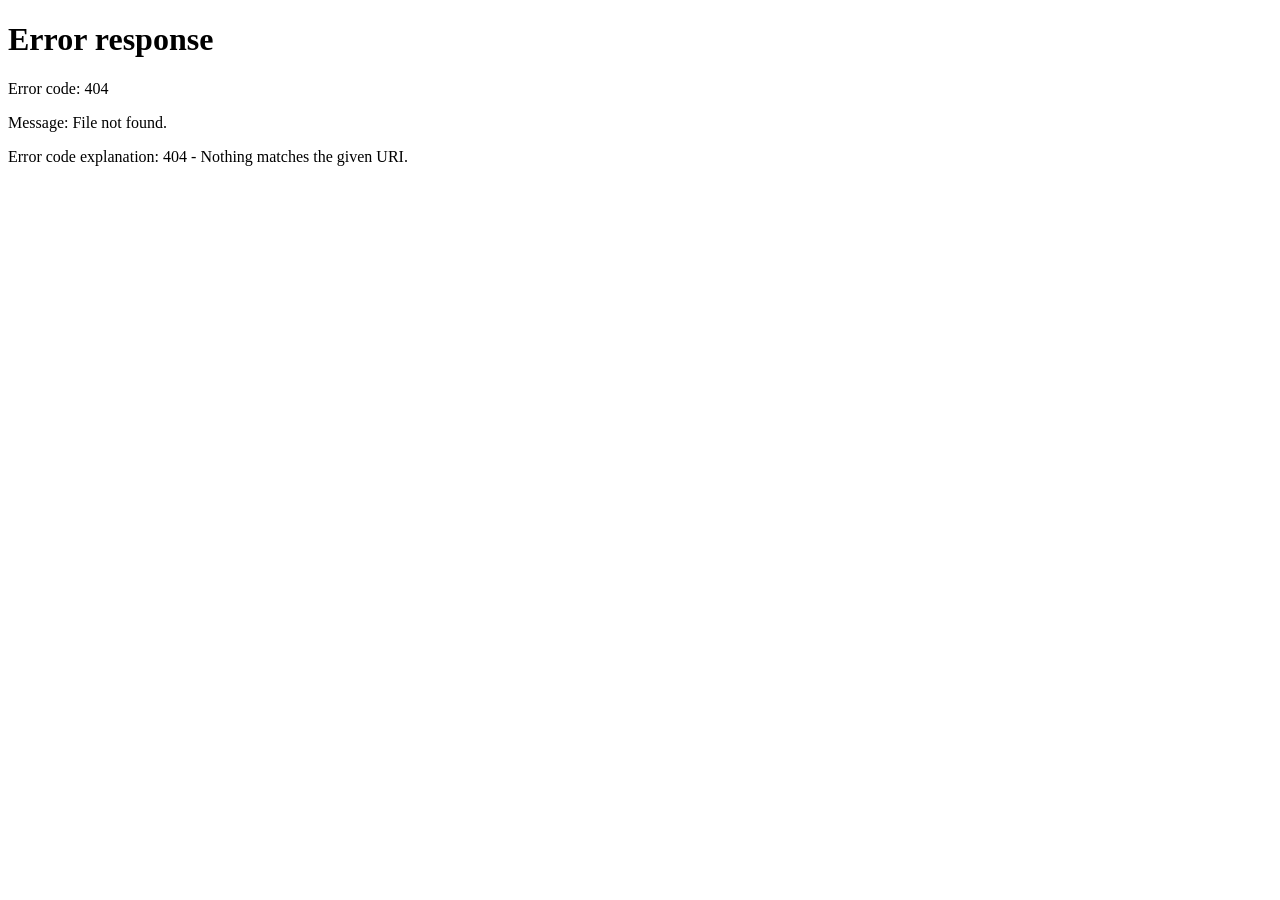
==== commit f2e5af69: "Update admin.html" ====
--- a/admin.html
+++ b/admin.html
@@ -528,7 +528,19 @@
             <button class="btn" onclick="exportToExcel()" style="min-height: 44px;">
                 <i class="fas fa-file-excel"></i> Экспорт в Excel
             </button>
-            
+            <!-- В блоке с другими кнопками в админ-панели -->
+            <button class="btn" onclick="syncWithCloud()" style="min-height: 44px;">
+                <i class="fas fa-sync-alt"></i> Синхронизировать
+            </button>
+            <button class="btn" onclick="refreshOrders()" style="min-height: 44px;">
+                <i class="fas fa-redo"></i> Обновить список
+            </button>
+            <button class="btn" onclick="verifyOrderIntegrity()" style="min-height: 44px;">
+                <i class="fas fa-search"></i> Проверить данные
+            </button>
+            <button class="btn" onclick="forceSaveCurrentData()" style="min-height: 44px;">
+                <i class="fas fa-save"></i> Сохранить сейчас
+            </button>
         </div>
 
         <!-- Фильтры по статусам -->
@@ -615,5 +627,8 @@
     </div>
 
     <script src="admin.js"></script>
+    <script src="cloud-db.js"></script>
 </body>
-</html>+
+</html>
+
